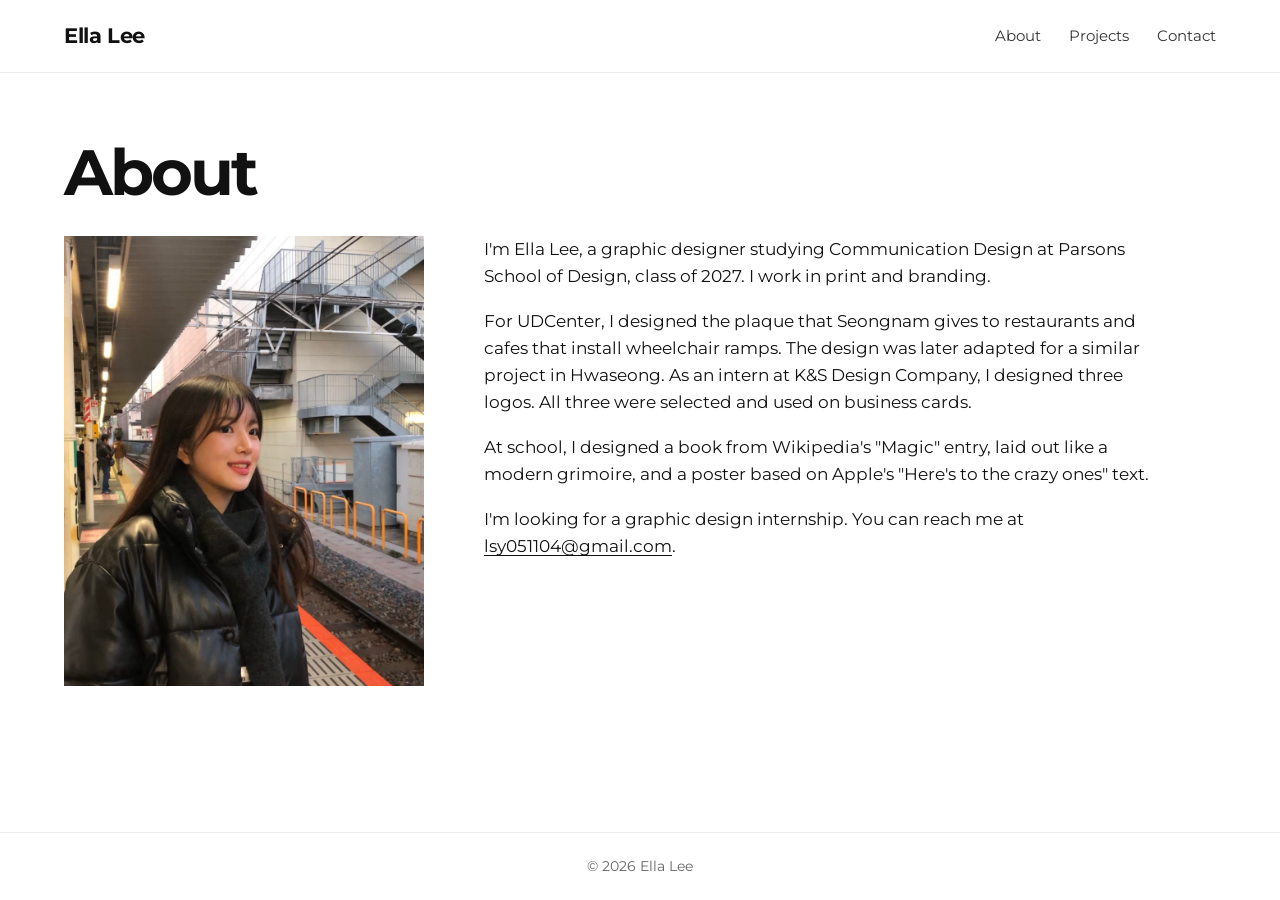
==== about.html @ b012d330 "Publish Ella Lee portfolio Co-Authored-By: Claude Opus 5.5 <noreply@anthropic.com>" ====
<!DOCTYPE html>
<html lang="en">
<head>
  <meta charset="UTF-8">
  <meta name="viewport" content="width=device-width, initial-scale=1">
  <title>About | Ella Lee</title>
  <meta name="description" content="About Ella Lee, graphic designer and Communication Design student at Parsons School of Design.">
  <link href="https://fonts.googleapis.com/css?family=Montserrat:400,700&display=swap" rel="stylesheet">
  <link href="style.css" rel="stylesheet">
</head>
<body>
  <nav>
    <div class="container">
      <a class="logo" href="index.html">Ella Lee</a>
      <ul>
        <li><a href="about.html">About</a></li>
        <li><a href="index.html">Projects</a></li>
        <li><a href="contact.html">Contact</a></li>
      </ul>
    </div>
  </nav>
  <main>
    <section class="page">
      <div class="container">
        <h1>About</h1>
        <div class="about">
          <img src="images/profile.jpg" alt="Ella Lee on a train platform">
          <div class="bio">
            <p>I'm Ella Lee, a graphic designer studying Communication Design at Parsons School of Design, class of 2027. I work in print and branding.</p>
            <p>For UDCenter, I designed the plaque that Seongnam gives to restaurants and cafes that install wheelchair ramps. The design was later adapted for a similar project in Hwaseong. As an intern at K&amp;S Design Company, I designed three logos. All three were selected and used on business cards.</p>
            <p>At school, I designed a book from Wikipedia's "Magic" entry, laid out like a modern grimoire, and a poster based on Apple's "Here's to the crazy ones" text.</p>
            <p>I'm looking for a graphic design internship. You can reach me at <a class="text-link" href="mailto:lsy051104@gmail.com">lsy051104@gmail.com</a>.</p>
          </div>
        </div>
      </div>
    </section>
  </main>
  <footer>
    <div class="container">&copy; 2026 Ella Lee</div>
  </footer>
</body>
</html>
---- style.css ----
* { margin: 0; padding: 0; box-sizing: border-box; }
body { font-family: 'Montserrat', sans-serif; color: #111; background: #fff; line-height: 1.6; min-height: 100vh; display: flex; flex-direction: column; }
main { flex: 1; }
a { color: inherit; text-decoration: none; }
a:focus-visible { outline: 2px solid #111; outline-offset: 4px; }
img { display: block; width: 100%; height: auto; }
.container { width: 90%; max-width: 1440px; margin: 0 auto; }

/* nav */
nav { position: fixed; top: 0; left: 0; width: 100%; background: rgba(255,255,255,.94); backdrop-filter: blur(10px); border-bottom: 1px solid #eaeaea; z-index: 10; }
nav .container { display: flex; justify-content: space-between; align-items: center; min-height: 72px; }
.logo { font-size: 1.3rem; font-weight: 700; letter-spacing: -.02em; }
nav ul { list-style: none; display: flex; gap: 28px; }
nav ul a { font-size: .95rem; color: #333; }
nav ul a:hover { opacity: .55; }

/* home */
.hero { padding: 150px 0 70px; }
.hero-inner { display: grid; grid-template-columns: 1.15fr .85fr; gap: 40px; align-items: end; }
h1 { font-size: clamp(2.5rem, 6vw, 5.5rem); line-height: 1; letter-spacing: -.045em; }
.hero p { max-width: 640px; margin-top: 22px; font-size: 1.05rem; color: #555; }
.hero-meta { justify-self: end; width: 100%; max-width: 360px; border-top: 1px solid #111; padding-top: 16px; display: grid; gap: 10px; color: #444; font-size: .95rem; }
.featured-card, .project-card { border: 1px solid #e8e8e8; overflow: hidden; }
.featured-card { display: grid; grid-template-columns: 1.2fr .8fr; margin-bottom: 22px; }
.featured-card img { height: 100%; min-height: 480px; object-fit: cover; }
.featured-content { padding: 44px 38px; display: flex; flex-direction: column; justify-content: center; }
.project-grid { display: grid; grid-template-columns: repeat(3, minmax(0, 1fr)); gap: 22px; padding-bottom: 100px; }
.project-card img { aspect-ratio: 4 / 3; object-fit: cover; }
.project-info { padding: 18px 18px 22px; }
.category { display: block; font-size: .78rem; color: #666; margin-bottom: 8px; }
.featured-content h2 { font-size: clamp(2rem, 4vw, 3.3rem); line-height: 1; letter-spacing: -.04em; margin-bottom: 18px; }
.project-info h2 { font-size: 1.35rem; line-height: 1.1; letter-spacing: -.03em; margin-bottom: 10px; }
.featured-content p, .project-info p { color: #555; }
.featured-card:hover h2, .project-card:hover h2 { text-decoration: underline; text-underline-offset: .15em; text-decoration-thickness: 2px; }

/* inner pages */
.page { padding: 140px 0 90px; }
.page h1 { font-size: clamp(2.4rem, 5vw, 4rem); margin-bottom: 32px; }
.narrow { max-width: 900px; }
.project-body { display: grid; grid-template-columns: 2fr 1fr; gap: 60px; align-items: start; margin: 48px 0; }
.project-body p { max-width: 65ch; }
.project-body p + p { margin-top: 1.1em; }
.details { border-top: 1px solid #111; padding-top: 16px; display: grid; grid-template-columns: 80px 1fr; gap: 8px; }
.details dt { font-weight: 700; }
.gallery { display: grid; gap: 22px; }
.gallery.two { grid-template-columns: repeat(2, minmax(0, 1fr)); align-items: start; }
figcaption { font-size: .9rem; color: #666; margin-top: 8px; }
.framed { border: 1px solid #e8e8e8; }

/* about, contact */
.about { display: grid; grid-template-columns: minmax(0, 360px) minmax(0, 1fr); gap: 60px; align-items: start; }
.about img { aspect-ratio: 4 / 5; object-fit: cover; }
.bio { max-width: 62ch; font-size: 1.05rem; }
.bio p + p { margin-top: 1.1em; }
.text-link { text-decoration: underline; text-underline-offset: .2em; overflow-wrap: anywhere; }
.email { font-size: clamp(1.15rem, 3.4vw, 2.2rem); font-weight: 700; }

footer { border-top: 1px solid #ececec; padding: 22px 0; text-align: center; font-size: .9rem; color: #666; }

@media (max-width: 1024px) {
  .hero-inner, .featured-card { grid-template-columns: 1fr; }
  .featured-card img { min-height: 0; max-height: 480px; }
  .hero-meta { justify-self: start; }
}

@media (max-width: 768px) {
  nav ul { gap: 16px; }
  nav ul a { font-size: .88rem; }
  .logo { font-size: 1.1rem; }
  .hero { padding: 120px 0 50px; }
  .page { padding: 112px 0 60px; }
  .project-grid, .project-body, .about, .gallery.two { grid-template-columns: 1fr; }
  .project-body { gap: 32px; }
  .featured-content { padding: 28px 22px; }
}
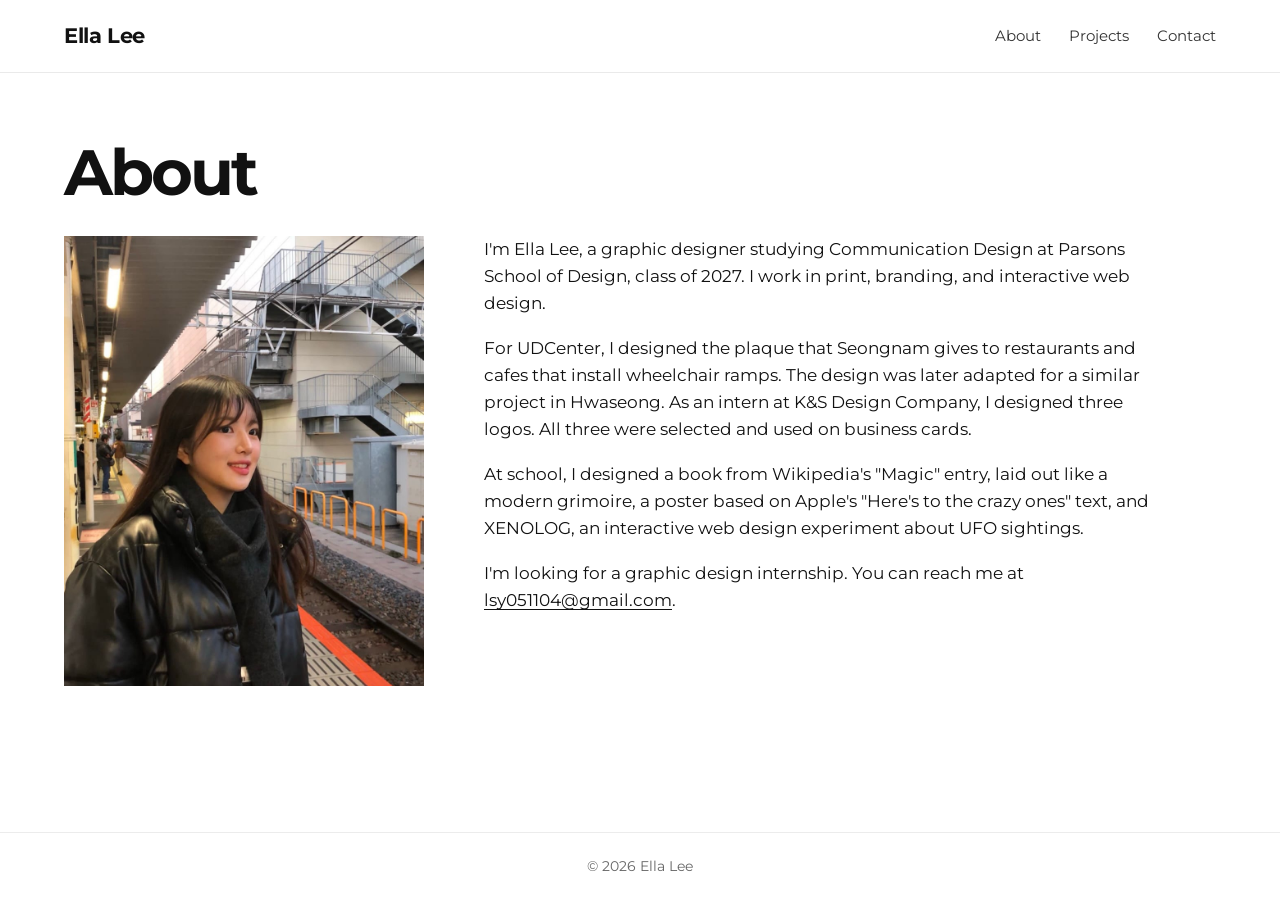
==== commit 19cd998f: "Add XENOLOG project page and demo Co-Authored-By: Claude Opus 5.5 <noreply@anthropic.com>" ====
--- a/about.html
+++ b/about.html
@@ -26,9 +26,9 @@
         <div class="about">
           <img src="images/profile.jpg" alt="Ella Lee on a train platform">
           <div class="bio">
-            <p>I'm Ella Lee, a graphic designer studying Communication Design at Parsons School of Design, class of 2027. I work in print and branding.</p>
+            <p>I'm Ella Lee, a graphic designer studying Communication Design at Parsons School of Design, class of 2027. I work in print, branding, and interactive web design.</p>
             <p>For UDCenter, I designed the plaque that Seongnam gives to restaurants and cafes that install wheelchair ramps. The design was later adapted for a similar project in Hwaseong. As an intern at K&amp;S Design Company, I designed three logos. All three were selected and used on business cards.</p>
-            <p>At school, I designed a book from Wikipedia's "Magic" entry, laid out like a modern grimoire, and a poster based on Apple's "Here's to the crazy ones" text.</p>
+            <p>At school, I designed a book from Wikipedia's "Magic" entry, laid out like a modern grimoire, a poster based on Apple's "Here's to the crazy ones" text, and XENOLOG, an interactive web design experiment about UFO sightings.</p>
             <p>I'm looking for a graphic design internship. You can reach me at <a class="text-link" href="mailto:lsy051104@gmail.com">lsy051104@gmail.com</a>.</p>
           </div>
         </div>
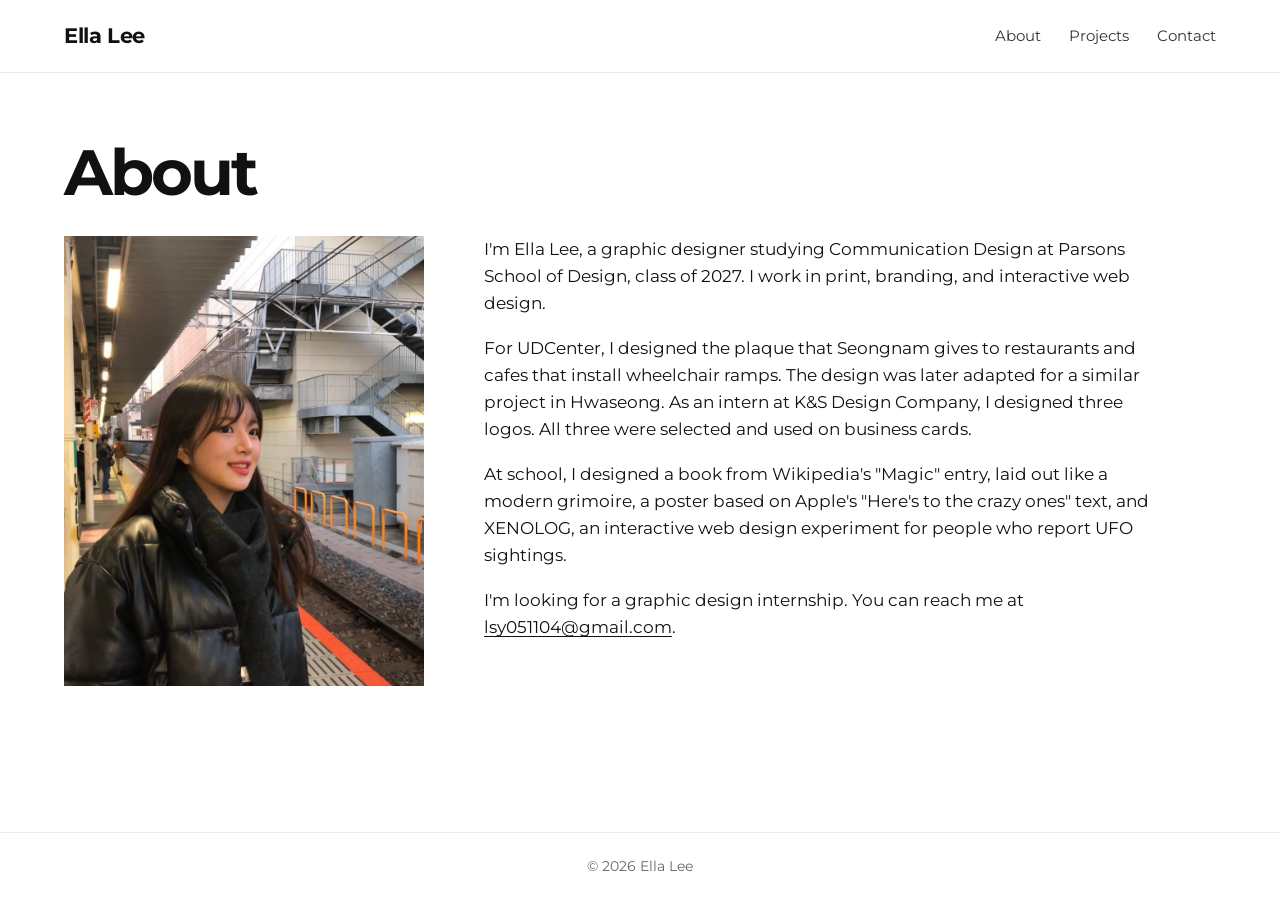
==== commit a0afd299: "Rewrite XENOLOG page and remove demo Co-Authored-By: Claude Opus 5.5 <noreply@anthropic.com>" ====
--- a/about.html
+++ b/about.html
@@ -28,7 +28,7 @@
           <div class="bio">
             <p>I'm Ella Lee, a graphic designer studying Communication Design at Parsons School of Design, class of 2027. I work in print, branding, and interactive web design.</p>
             <p>For UDCenter, I designed the plaque that Seongnam gives to restaurants and cafes that install wheelchair ramps. The design was later adapted for a similar project in Hwaseong. As an intern at K&amp;S Design Company, I designed three logos. All three were selected and used on business cards.</p>
-            <p>At school, I designed a book from Wikipedia's "Magic" entry, laid out like a modern grimoire, a poster based on Apple's "Here's to the crazy ones" text, and XENOLOG, an interactive web design experiment about UFO sightings.</p>
+            <p>At school, I designed a book from Wikipedia's "Magic" entry, laid out like a modern grimoire, a poster based on Apple's "Here's to the crazy ones" text, and XENOLOG, an interactive web design experiment for people who report UFO sightings.</p>
             <p>I'm looking for a graphic design internship. You can reach me at <a class="text-link" href="mailto:lsy051104@gmail.com">lsy051104@gmail.com</a>.</p>
           </div>
         </div>
--- a/style.css
+++ b/style.css
@@ -3,7 +3,7 @@
 main { flex: 1; }
 a { color: inherit; text-decoration: none; }
 a:focus-visible { outline: 2px solid #111; outline-offset: 4px; }
-img { display: block; width: 100%; height: auto; }
+img, video { display: block; width: 100%; height: auto; }
 .container { width: 90%; max-width: 1440px; margin: 0 auto; }
 
 /* nav */
@@ -24,7 +24,7 @@
 .featured-card { display: grid; grid-template-columns: 1.2fr .8fr; margin-bottom: 22px; }
 .featured-card img { height: 100%; min-height: 480px; object-fit: cover; }
 .featured-content { padding: 44px 38px; display: flex; flex-direction: column; justify-content: center; }
-.project-grid { display: grid; grid-template-columns: repeat(3, minmax(0, 1fr)); gap: 22px; padding-bottom: 100px; }
+.project-grid { display: grid; grid-template-columns: repeat(2, minmax(0, 1fr)); gap: 22px; padding-bottom: 100px; }
 .project-card img { aspect-ratio: 4 / 3; object-fit: cover; }
 .project-info { padding: 18px 18px 22px; }
 .category { display: block; font-size: .78rem; color: #666; margin-bottom: 8px; }
@@ -45,6 +45,8 @@
 .gallery { display: grid; gap: 22px; }
 .gallery.two { grid-template-columns: repeat(2, minmax(0, 1fr)); align-items: start; }
 figcaption { font-size: .9rem; color: #666; margin-top: 8px; }
+.gallery.three { grid-template-columns: repeat(3, minmax(0, 1fr)); align-items: start; }
+.gallery.three img, .gallery.three video { aspect-ratio: 3 / 2; object-fit: cover; }
 .framed { border: 1px solid #e8e8e8; }
 
 /* about, contact */
@@ -69,7 +71,7 @@
   .logo { font-size: 1.1rem; }
   .hero { padding: 120px 0 50px; }
   .page { padding: 112px 0 60px; }
-  .project-grid, .project-body, .about, .gallery.two { grid-template-columns: 1fr; }
+  .project-grid, .project-body, .about, .gallery.two, .gallery.three { grid-template-columns: 1fr; }
   .project-body { gap: 32px; }
   .featured-content { padding: 28px 22px; }
 }
